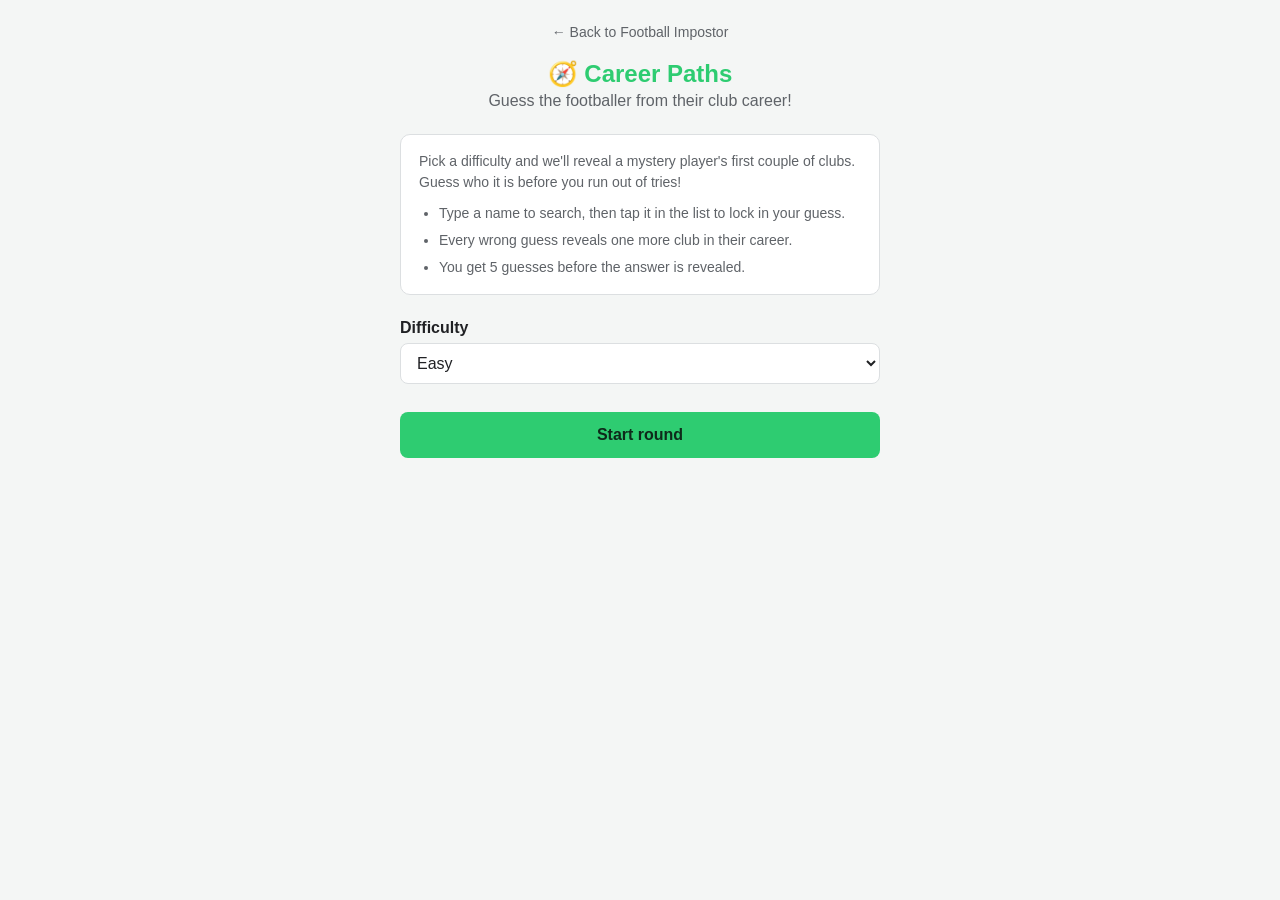
==== career-paths.html @ 186da909 "increase playeer pool" ====
<!DOCTYPE html>
<html lang="en">
<head>
  <meta charset="UTF-8" />
  <meta name="viewport" content="width=device-width, initial-scale=1.0, maximum-scale=1.0" />
  <title>Career Paths</title>
  <link rel="stylesheet" href="styles.css" />
</head>
<body>

  <main id="app">
    <a href="index.html" class="back-link">&larr; Back to Football Impostor</a>

    <!-- SCREEN 1: pick a difficulty and start a round -->
    <section id="start-screen" class="screen">
      <h1>&#129517; Career Paths</h1>
      <p class="subtitle">Guess the footballer from their club career!</p>

      <div class="rules-box">
        <p>Pick a difficulty and we'll reveal a mystery player's first couple
          of clubs. Guess who it is before you run out of tries!</p>
        <ul>
          <li>Type a name to search, then tap it in the list to lock in your guess.</li>
          <li>Every wrong guess reveals one more club in their career.</li>
          <li>You get 5 guesses before the answer is revealed.</li>
        </ul>
      </div>

      <div class="field">
        <label for="difficulty-select">Difficulty</label>
        <select id="difficulty-select">
          <option value="easy">Easy</option>
          <option value="medium">Medium</option>
          <option value="hard">Hard</option>
        </select>
      </div>

      <button id="start-round-btn" class="primary-btn">Start round</button>
      <p id="start-message" class="start-message"></p>
    </section>

    <!-- SCREEN 2: the guessing round itself -->
    <section id="game-screen" class="screen hidden">
      <div class="card">
        <p id="difficulty-label" class="pass-prompt"></p>

        <!-- alt text + onerror (set in JS) make sure a broken photo URL
             never shows an ugly broken-image icon -->
        <img id="player-photo" class="player-photo blurred" alt="Mystery player" />

        <ul id="career-list" class="career-list"></ul>

        <div class="guess-wrap">
          <input
            type="text"
            id="guess-input"
            placeholder="Type a player name..."
            autocomplete="off"
          />
          <div id="guess-dropdown" class="guess-dropdown hidden"></div>
        </div>

        <p id="guesses-left" class="guesses-left"></p>
        <p id="feedback-message" class="feedback-message"></p>

        <div id="answer-box" class="answer-display hidden">
          <p>The answer was: <strong id="answer-name"></strong></p>
        </div>

        <button id="give-up-btn" class="secondary-btn">Give up</button>
        <button id="new-round-btn" class="secondary-btn">New round</button>
      </div>
    </section>
  </main>

  <!-- careerPlayers.js is a plain script that just declares a global
       `careerPlayers` variable (the answer pool). careerPaths.js is loaded
       as a module (like the impostor game's main.js) so it can import the
       read-only search-name list from data.js -- see the comment at the top
       of careerPaths.js for why there are two separate lists. -->
  <script src="js/careerPlayers.js"></script>
  <script type="module" src="js/careerPaths.js"></script>
</body>
</html>
---- styles.css ----
/* styles.css — simple, clean, mobile-friendly styling */

:root {
  --green: #1e8e3e;
  --green-dark: #166a2d;
  --red: #d93025;
  --bg: #f4f6f5;
  --card-bg: #ffffff;
  --text: #202124;
  --muted: #5f6368;
  --border: #dcdfe1;

  /* Single accent color: a football-pitch green, used only for the page
     title and the main action buttons (Start / New round / Give up). */
  --accent: #2ecc71;
  --accent-hover: #27ae60;
  --accent-text: #0e2a1a; /* dark text keeps good contrast on the bright green */
}

* {
  box-sizing: border-box;
}

body {
  margin: 0;
  min-height: 100vh;
  font-family: -apple-system, BlinkMacSystemFont, "Segoe UI", Roboto, Arial, sans-serif;
  background: var(--bg);
  color: var(--text);
  display: flex;
  justify-content: center;
  padding: 24px 16px;
}

#app {
  width: 100%;
  max-width: 480px;
}

h1 {
  text-align: center;
  margin-bottom: 4px;
  color: var(--accent);
}

.subtitle {
  text-align: center;
  color: var(--muted);
  margin-top: 0;
  margin-bottom: 24px;
}

.hidden {
  display: none !important;
}

.rules-box {
  background: var(--card-bg);
  border: 1px solid var(--border);
  border-radius: 10px;
  padding: 16px 18px;
  margin-bottom: 24px;
  color: var(--muted);
  font-size: 14px;
  line-height: 1.5;
}

.rules-box p {
  margin: 0 0 10px;
}

.rules-box ul {
  margin: 0;
  padding-left: 20px;
}

.rules-box li {
  margin-bottom: 6px;
}

.rules-box li:last-child {
  margin-bottom: 0;
}

.field {
  margin-bottom: 20px;
}

.field label {
  display: block;
  font-weight: 600;
  margin-bottom: 6px;
}

select,
input[type="text"] {
  width: 100%;
  padding: 10px 12px;
  font-size: 16px;
  border: 1px solid var(--border);
  border-radius: 8px;
  background: var(--card-bg);
  color: var(--text);
}

.field-hint {
  margin: 0 0 8px;
  font-size: 13px;
  color: var(--muted);
}

#name-inputs input {
  margin-bottom: 8px;
  background-image: url("data:image/svg+xml,%3Csvg xmlns='http://www.w3.org/2000/svg' viewBox='0 0 24 24' fill='none' stroke='%235f6368' stroke-width='2' stroke-linecap='round' stroke-linejoin='round' width='16' height='16'%3E%3Cpath d='M12 20h9'/%3E%3Cpath d='M16.5 3.5a2.12 2.12 0 0 1 3 3L7 19l-4 1 1-4Z'/%3E%3C/svg%3E");
  background-repeat: no-repeat;
  background-position: right 12px center;
  padding-right: 36px;
}

button {
  font-size: 16px;
  font-weight: 600;
  border: none;
  border-radius: 8px;
  padding: 14px 20px;
  cursor: pointer;
  width: 100%;
}

.primary-btn {
  background: var(--green);
  color: white;
  margin-top: 8px;
}

.primary-btn:hover {
  background: var(--green-dark);
}

.secondary-btn {
  background: var(--card-bg);
  color: var(--text);
  border: 1px solid var(--border);
  margin-top: 12px;
}

.secondary-btn:hover {
  background: var(--bg);
}

.card {
  background: var(--card-bg);
  border: 1px solid var(--border);
  border-radius: 12px;
  padding: 28px 20px;
  text-align: center;
  margin-top: 40px;
}

.pass-prompt {
  font-size: 20px;
  font-weight: 600;
  margin-bottom: 20px;
}

.role-display {
  margin-top: 20px;
  padding-top: 20px;
  border-top: 1px solid var(--border);
}

#role-text {
  font-size: 22px;
  font-weight: 700;
  margin-bottom: 20px;
}

.starter-text {
  font-size: 20px;
  font-weight: 700;
  margin-bottom: 12px;
}

.hint {
  color: var(--muted);
  margin-bottom: 20px;
}

.answer-display {
  margin: 20px 0;
  padding: 16px;
  border-radius: 8px;
  background: var(--bg);
}

#answer-text {
  font-weight: 600;
  white-space: pre-line;
}

@media (prefers-color-scheme: dark) {
  :root {
    --bg: #17181a;
    --card-bg: #232527;
    --text: #e8eaed;
    --muted: #9aa0a6;
    --border: #3c4043;
  }
}

/* ---------------------------------------------------------------------
   Career Paths game additions (new page, career-paths.html)
--------------------------------------------------------------------- */

.back-link {
  display: block;
  margin-bottom: 16px;
  text-align: center;
  color: var(--muted);
  text-decoration: none;
  font-size: 14px;
}

.back-link:hover {
  text-decoration: underline;
}

.nav-highlight-link {
  display: block;
  margin-bottom: 16px;
  text-align: center;
  color: var(--green);
  font-weight: 600;
  text-decoration: none;
}

.nav-highlight-link:hover {
  color: var(--green-dark);
  text-decoration: underline;
}

.player-photo {
  display: block;
  width: 160px;
  height: 160px;
  margin: 0 auto 20px;
  border-radius: 50%;
  object-fit: cover;
  background: var(--bg);
  filter: blur(0);
  transition: filter 0.3s ease;
}

.player-photo.blurred {
  filter: blur(20px);
}

.career-list {
  list-style: none;
  margin: 0 0 20px;
  padding: 0;
  text-align: left;
}

.career-list li {
  background: var(--bg);
  border-radius: 8px;
  padding: 10px 14px;
  margin-bottom: 8px;
  font-weight: 600;
}

.guess-wrap {
  position: relative;
  margin-bottom: 8px;
}

.guess-dropdown {
  position: absolute;
  top: 100%;
  left: 0;
  right: 0;
  background: var(--card-bg);
  border: 1px solid var(--border);
  border-top: none;
  border-radius: 0 0 8px 8px;
  max-height: 220px;
  overflow-y: auto;
  z-index: 10;
  text-align: left;
}

.dropdown-item {
  padding: 10px 12px;
  cursor: pointer;
}

.dropdown-item:hover {
  background: var(--bg);
}

.guesses-left {
  color: var(--muted);
  font-size: 14px;
  margin: 4px 0 16px;
}

.feedback-message {
  font-weight: 600;
  min-height: 20px;
  margin: 4px 0 16px;
}

.start-message {
  color: var(--red);
  font-weight: 600;
  text-align: center;
  margin-top: 8px;
}

/* Accent-green main buttons: Start (both pages), New round (both pages),
   Give up (Career Paths). Targeted by ID so other buttons (e.g. "Hide and
   pass", "Reveal impostor(s)") keep their current look. */
#start-game-btn,
#start-round-btn,
#new-round-btn,
#give-up-btn {
  background: var(--accent);
  color: var(--accent-text);
  border: none;
}

#start-game-btn:hover,
#start-round-btn:hover,
#new-round-btn:hover,
#give-up-btn:hover {
  background: var(--accent-hover);
}
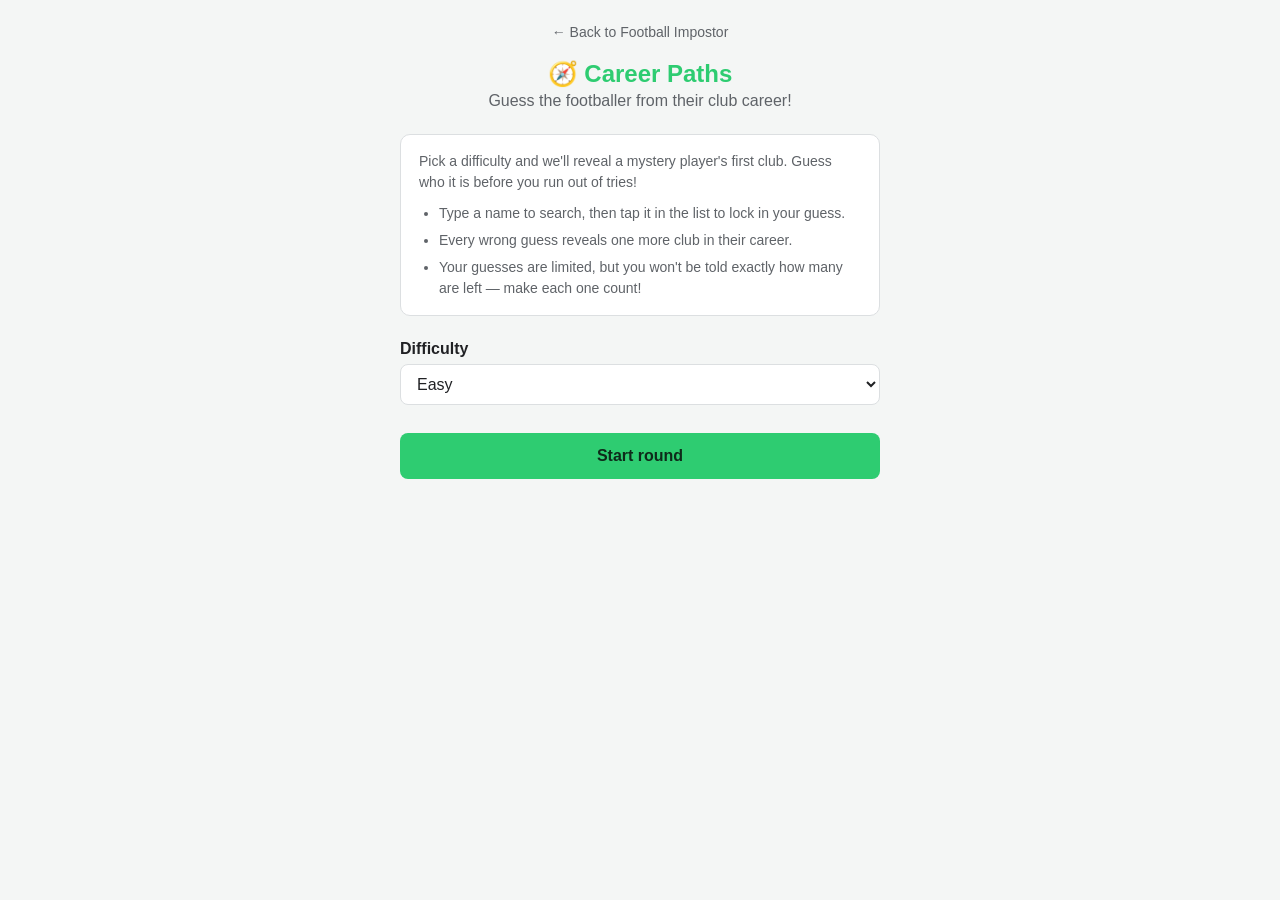
==== commit 89ad7b45: "photo toggle and guess limit change" ====
--- a/career-paths.html
+++ b/career-paths.html
@@ -17,12 +17,12 @@
       <p class="subtitle">Guess the footballer from their club career!</p>
 
       <div class="rules-box">
-        <p>Pick a difficulty and we'll reveal a mystery player's first couple
-          of clubs. Guess who it is before you run out of tries!</p>
+        <p>Pick a difficulty and we'll reveal a mystery player's first club.
+          Guess who it is before you run out of tries!</p>
         <ul>
           <li>Type a name to search, then tap it in the list to lock in your guess.</li>
           <li>Every wrong guess reveals one more club in their career.</li>
-          <li>You get 5 guesses before the answer is revealed.</li>
+          <li>Your guesses are limited, but you won't be told exactly how many are left — make each one count!</li>
         </ul>
       </div>
 
@@ -43,6 +43,12 @@
     <section id="game-screen" class="screen hidden">
       <div class="card">
         <p id="difficulty-label" class="pass-prompt"></p>
+        <p id="cycle-message" class="guesses-left"></p>
+
+        <label class="photo-toggle-label">
+          <input type="checkbox" id="show-photo-toggle" checked />
+          Show photo
+        </label>
 
         <!-- alt text + onerror (set in JS) make sure a broken photo URL
              never shows an ugly broken-image icon -->
@@ -60,7 +66,6 @@
           <div id="guess-dropdown" class="guess-dropdown hidden"></div>
         </div>
 
-        <p id="guesses-left" class="guesses-left"></p>
         <p id="feedback-message" class="feedback-message"></p>
 
         <div id="answer-box" class="answer-display hidden">
@@ -69,6 +74,7 @@
 
         <button id="give-up-btn" class="secondary-btn">Give up</button>
         <button id="new-round-btn" class="secondary-btn">New round</button>
+        <button id="change-difficulty-btn" class="secondary-btn">Change difficulty</button>
       </div>
     </section>
   </main>
--- a/styles.css
+++ b/styles.css
@@ -237,6 +237,17 @@
 .nav-highlight-link:hover {
   color: var(--green-dark);
   text-decoration: underline;
+}
+
+.photo-toggle-label {
+  display: flex;
+  align-items: center;
+  justify-content: center;
+  gap: 6px;
+  margin-bottom: 12px;
+  font-size: 14px;
+  color: var(--muted);
+  cursor: pointer;
 }
 
 .player-photo {
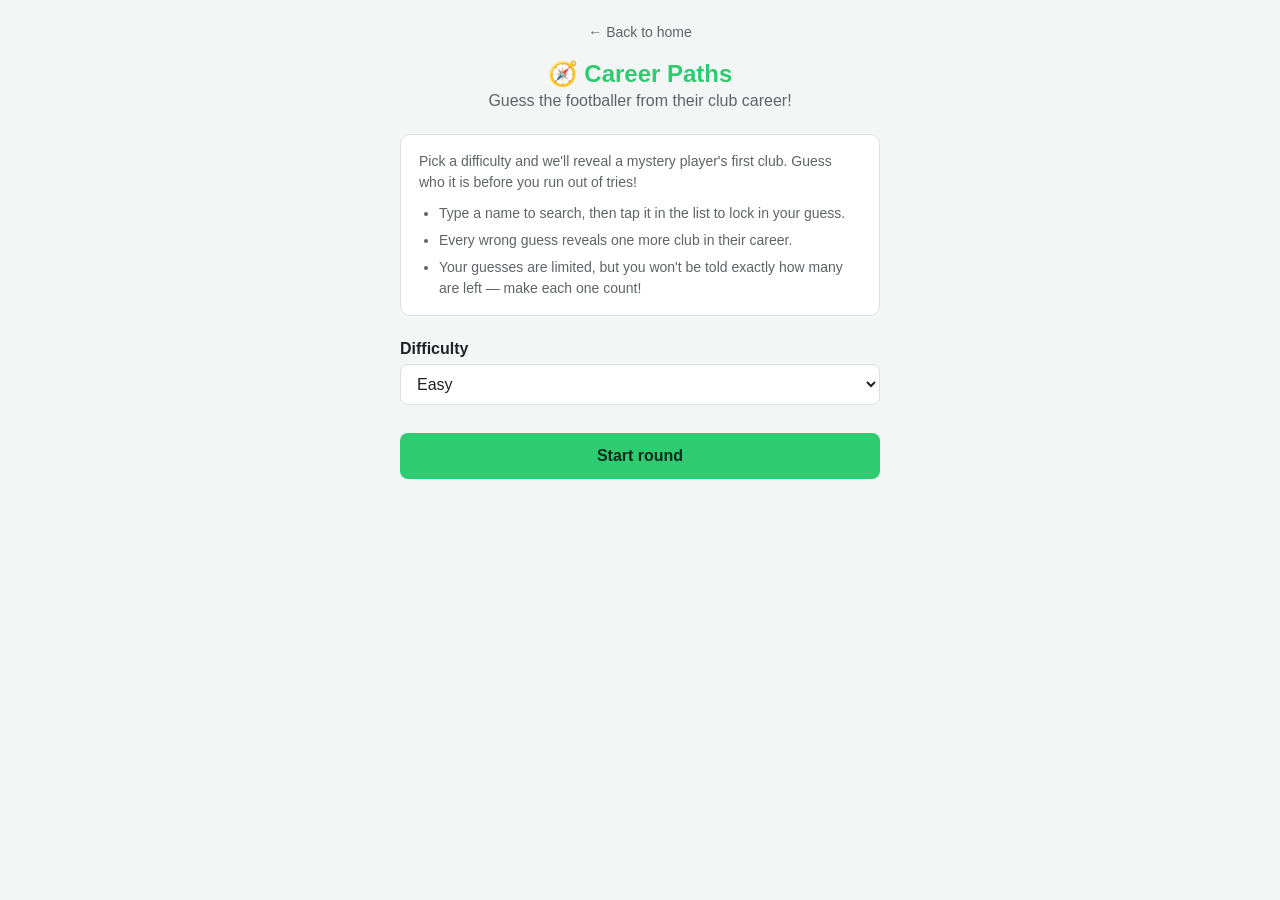
==== commit 9e50eccf: "add a home page" ====
--- a/career-paths.html
+++ b/career-paths.html
@@ -9,7 +9,7 @@
 <body>
 
   <main id="app">
-    <a href="index.html" class="back-link">&larr; Back to Football Impostor</a>
+    <a href="index.html" class="back-link">&larr; Back to home</a>
 
     <!-- SCREEN 1: pick a difficulty and start a round -->
     <section id="start-screen" class="screen">
--- a/styles.css
+++ b/styles.css
@@ -347,3 +347,19 @@
 #give-up-btn:hover {
   background: var(--accent-hover);
 }
+
+/* Makes an <a> look and behave like the existing <button> styles (which are
+   tied to the `button` tag selector) -- used for the home page's "Play"
+   links, which need to be real links, not buttons. */
+.link-btn {
+  display: block;
+  box-sizing: border-box;
+  width: 100%;
+  text-align: center;
+  text-decoration: none;
+  font-size: 16px;
+  font-weight: 600;
+  border-radius: 8px;
+  padding: 14px 20px;
+  cursor: pointer;
+}
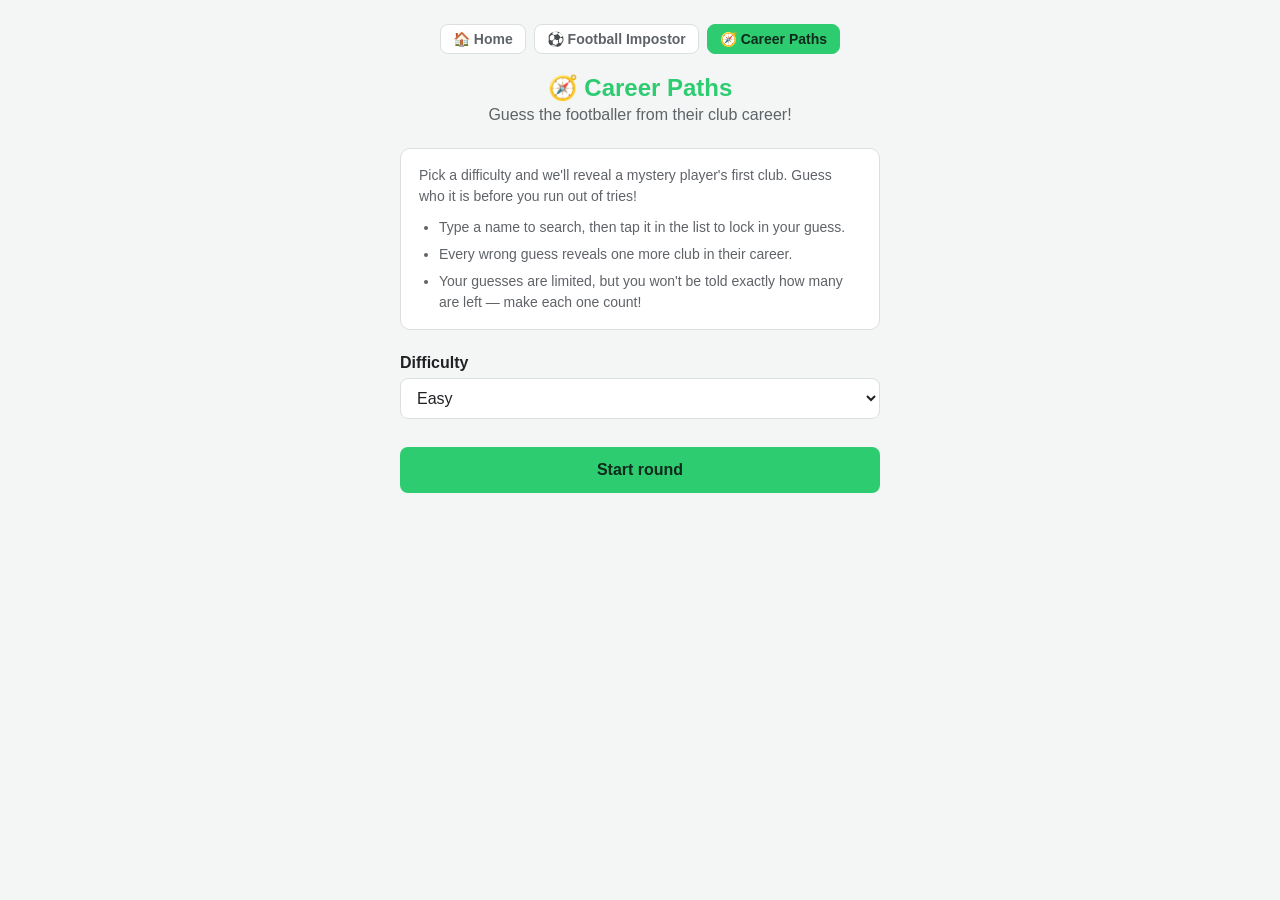
==== commit 6abf1cd8: "add navigation bar" ====
--- a/career-paths.html
+++ b/career-paths.html
@@ -9,7 +9,11 @@
 <body>
 
   <main id="app">
-    <a href="index.html" class="back-link">&larr; Back to home</a>
+    <nav class="game-nav">
+      <a href="index.html">&#127968; Home</a>
+      <a href="impostor.html">&#9917; Football Impostor</a>
+      <a href="career-paths.html" class="active">&#129517; Career Paths</a>
+    </nav>
 
     <!-- SCREEN 1: pick a difficulty and start a round -->
     <section id="start-screen" class="screen">
--- a/styles.css
+++ b/styles.css
@@ -363,3 +363,34 @@
   padding: 14px 20px;
   cursor: pointer;
 }
+
+/* Top nav bar (on the game pages) for jumping between Home / Football
+   Impostor / Career Paths without going back through the home page. */
+.game-nav {
+  display: flex;
+  justify-content: center;
+  flex-wrap: wrap;
+  gap: 8px;
+  margin-bottom: 16px;
+}
+
+.game-nav a {
+  padding: 6px 12px;
+  border-radius: 8px;
+  border: 1px solid var(--border);
+  background: var(--card-bg);
+  color: var(--muted);
+  font-size: 14px;
+  font-weight: 600;
+  text-decoration: none;
+}
+
+.game-nav a:hover {
+  background: var(--bg);
+}
+
+.game-nav a.active {
+  background: var(--accent);
+  border-color: var(--accent);
+  color: var(--accent-text);
+}
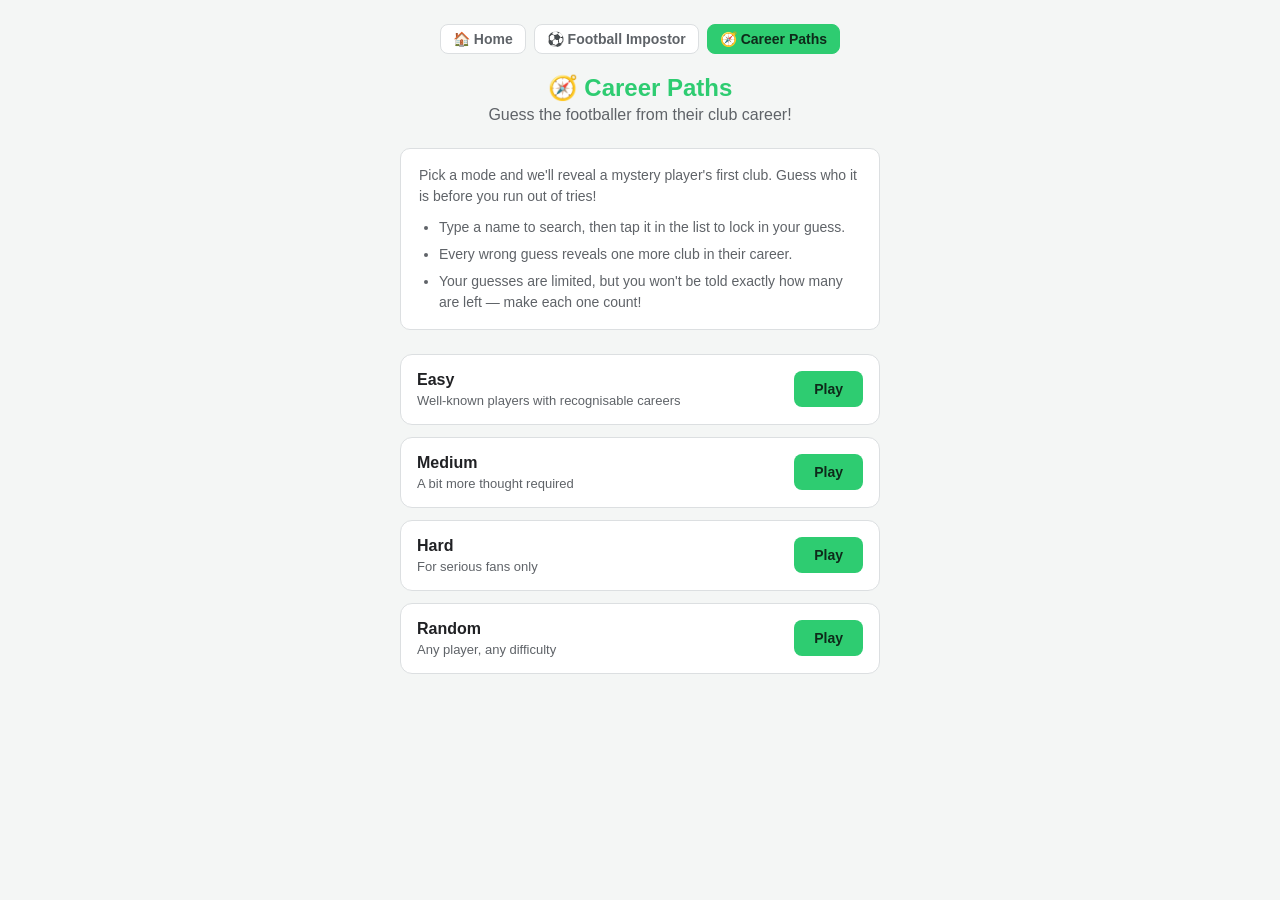
==== commit cd285bfa: "add mode cards" ====
--- a/career-paths.html
+++ b/career-paths.html
@@ -21,7 +21,7 @@
       <p class="subtitle">Guess the footballer from their club career!</p>
 
       <div class="rules-box">
-        <p>Pick a difficulty and we'll reveal a mystery player's first club.
+        <p>Pick a mode and we'll reveal a mystery player's first club.
           Guess who it is before you run out of tries!</p>
         <ul>
           <li>Type a name to search, then tap it in the list to lock in your guess.</li>
@@ -30,17 +30,42 @@
         </ul>
       </div>
 
-      <div class="field">
-        <label for="difficulty-select">Difficulty</label>
-        <select id="difficulty-select">
-          <option value="easy">Easy</option>
-          <option value="medium">Medium</option>
-          <option value="hard">Hard</option>
-        </select>
+      <!-- One row per mode, each with its own "Play" button that starts a
+           round in that mode immediately -- see careerPaths.js for how rows
+           get disabled when a tier has no players yet. -->
+      <div class="mode-list">
+        <div class="mode-row">
+          <div class="mode-row-info">
+            <p class="mode-row-title">Easy</p>
+            <p class="mode-row-desc" id="mode-desc-easy">Well-known players with recognisable careers</p>
+          </div>
+          <button id="play-easy-btn" class="mode-row-play-btn">Play</button>
+        </div>
+
+        <div class="mode-row">
+          <div class="mode-row-info">
+            <p class="mode-row-title">Medium</p>
+            <p class="mode-row-desc" id="mode-desc-medium">A bit more thought required</p>
+          </div>
+          <button id="play-medium-btn" class="mode-row-play-btn">Play</button>
+        </div>
+
+        <div class="mode-row">
+          <div class="mode-row-info">
+            <p class="mode-row-title">Hard</p>
+            <p class="mode-row-desc" id="mode-desc-hard">For serious fans only</p>
+          </div>
+          <button id="play-hard-btn" class="mode-row-play-btn">Play</button>
+        </div>
+
+        <div class="mode-row">
+          <div class="mode-row-info">
+            <p class="mode-row-title">Random</p>
+            <p class="mode-row-desc" id="mode-desc-random">Any player, any difficulty</p>
+          </div>
+          <button id="play-random-btn" class="mode-row-play-btn">Play</button>
+        </div>
       </div>
-
-      <button id="start-round-btn" class="primary-btn">Start round</button>
-      <p id="start-message" class="start-message"></p>
     </section>
 
     <!-- SCREEN 2: the guessing round itself -->
@@ -48,6 +73,16 @@
       <div class="card">
         <p id="difficulty-label" class="pass-prompt"></p>
         <p id="cycle-message" class="guesses-left"></p>
+
+        <!-- Small, unobtrusive stats bar -- see careerPaths.js for how the
+             numbers are tracked and persisted. -->
+        <p id="stats-bar" class="stats-bar">
+          &#128293; Streak: <strong id="current-streak-text">0</strong>
+          &nbsp;&middot;&nbsp;
+          &#127942; Best: <strong id="best-streak-text">0</strong>
+          &nbsp;&middot;&nbsp;
+          <span id="solve-rate-text">0/0 solved</span>
+        </p>
 
         <label class="photo-toggle-label">
           <input type="checkbox" id="show-photo-toggle" checked />
@@ -74,11 +109,14 @@
 
         <div id="answer-box" class="answer-display hidden">
           <p>The answer was: <strong id="answer-name"></strong></p>
+          <p id="solved-in-text" class="solved-in-text"></p>
         </div>
 
         <button id="give-up-btn" class="secondary-btn">Give up</button>
         <button id="new-round-btn" class="secondary-btn">New round</button>
-        <button id="change-difficulty-btn" class="secondary-btn">Change difficulty</button>
+        <button id="change-difficulty-btn" class="secondary-btn">Change mode</button>
+
+        <button id="reset-stats-btn" class="reset-stats-btn">Reset stats</button>
       </div>
     </section>
   </main>
--- a/styles.css
+++ b/styles.css
@@ -54,6 +54,47 @@
   display: none !important;
 }
 
+/* ---------------------------------------------------------------------
+   Screen transitions -- subtle fade-ins, purely visual (no logic here).
+   These rely on a trick that works reliably across browsers: a CSS
+   `animation` on an element automatically replays whenever that element
+   goes from `display: none` back to visible, so just attaching the
+   animation to classes that are already toggled via `.hidden` (see above)
+   is enough -- no JS changes needed for most of this.
+--------------------------------------------------------------------- */
+
+@keyframes fadeIn {
+  from { opacity: 0; }
+  to { opacity: 1; }
+}
+
+@keyframes clubEnter {
+  from { opacity: 0; transform: translateY(6px); }
+  to { opacity: 1; transform: translateY(0); }
+}
+
+.screen {
+  animation: fadeIn 200ms ease-out;
+}
+
+/* Same trick applied to the specific panels that toggle via .hidden within
+   a screen (not the whole screen): the role reveal, the impostor/answer
+   reveal (shared class on both games), and the "tap to see your role"
+   prompt that reappears once per player's turn. Kept fast (200ms) since
+   speed matters more than polish for the role reveal specifically. */
+.role-display,
+.answer-display,
+#reveal-role-btn {
+  animation: fadeIn 200ms ease-out;
+}
+
+/* Only the most-recently-revealed club in the career list gets this class
+   (added in JS, see careerPaths.js) so earlier clubs don't replay the
+   animation every time a new one appears. */
+.career-list li.club-reveal {
+  animation: clubEnter 200ms ease-out;
+}
+
 .rules-box {
   background: var(--card-bg);
   border: 1px solid var(--border);
@@ -333,7 +374,6 @@
    Give up (Career Paths). Targeted by ID so other buttons (e.g. "Hide and
    pass", "Reveal impostor(s)") keep their current look. */
 #start-game-btn,
-#start-round-btn,
 #new-round-btn,
 #give-up-btn {
   background: var(--accent);
@@ -342,7 +382,6 @@
 }
 
 #start-game-btn:hover,
-#start-round-btn:hover,
 #new-round-btn:hover,
 #give-up-btn:hover {
   background: var(--accent-hover);
@@ -394,3 +433,147 @@
   border-color: var(--accent);
   color: var(--accent-text);
 }
+
+/* Respect the user's OS-level motion preference -- turn every animation
+   above into an instant, no-transition change. */
+@media (prefers-reduced-motion: reduce) {
+  .screen,
+  .role-display,
+  .answer-display,
+  #reveal-role-btn,
+  .career-list li.club-reveal {
+    animation: none !important;
+  }
+}
+
+/* ---------------------------------------------------------------------
+   Career Paths stats bar / streak tracking
+--------------------------------------------------------------------- */
+
+.stats-bar {
+  font-size: 13px;
+  color: var(--muted);
+  text-align: center;
+  margin: 0 0 16px;
+}
+
+.stats-bar strong {
+  color: var(--accent);
+}
+
+.solved-in-text {
+  margin: 8px 0 0;
+  font-weight: 600;
+  color: var(--accent);
+}
+
+/* Deliberately small and out of the way -- not a main action, so it
+   shouldn't look like one. Overrides the generic `button` width:100% via
+   normal CSS cascade (same technique .primary-btn/.secondary-btn already use). */
+.reset-stats-btn {
+  display: block;
+  width: auto;
+  margin: 12px auto 0;
+  padding: 6px 10px;
+  font-size: 12px;
+  font-weight: 600;
+  color: var(--muted);
+  background: transparent;
+  border: 1px solid var(--border);
+  border-radius: 6px;
+  cursor: pointer;
+}
+
+.reset-stats-btn:hover {
+  background: var(--bg);
+}
+
+/* ---------------------------------------------------------------------
+   Career Paths mode-select menu (start screen) -- one row per mode,
+   styled like a menu card, each with its own "Play" button.
+--------------------------------------------------------------------- */
+
+.mode-list {
+  display: flex;
+  flex-direction: column;
+  gap: 12px;
+  margin-bottom: 8px;
+}
+
+.mode-row {
+  display: flex;
+  flex-wrap: wrap;
+  align-items: center;
+  justify-content: space-between;
+  gap: 12px;
+  background: var(--card-bg);
+  border: 1px solid var(--border);
+  border-radius: 12px;
+  padding: 16px;
+  text-align: left;
+}
+
+.mode-row-info {
+  flex: 1 1 180px;
+  min-width: 0;
+}
+
+.mode-row-title {
+  margin: 0 0 4px;
+  font-size: 16px;
+  font-weight: 700;
+}
+
+.mode-row-desc {
+  margin: 0;
+  font-size: 13px;
+  color: var(--muted);
+}
+
+.mode-row-desc.not-ready {
+  color: var(--red);
+  font-style: italic;
+}
+
+.mode-row-play-btn {
+  flex: 0 0 auto;
+  width: auto;
+  padding: 10px 20px;
+  font-size: 14px;
+  font-weight: 700;
+  border: none;
+  border-radius: 8px;
+  background: var(--accent);
+  color: var(--accent-text);
+  cursor: pointer;
+}
+
+.mode-row-play-btn:hover:not(:disabled) {
+  background: var(--accent-hover);
+}
+
+.mode-row-play-btn:disabled {
+  background: var(--border);
+  color: var(--muted);
+  cursor: not-allowed;
+}
+
+/* On narrow phones, drop the Play button below the text instead of
+   squeezing everything onto one line. */
+@media (max-width: 420px) {
+  .mode-row {
+    flex-direction: column;
+    align-items: stretch;
+  }
+
+  .mode-row-info {
+    /* Reset the flex-basis used for the side-by-side layout -- in a column
+       layout it would otherwise stretch to fill the row's height, leaving
+       a large gap above the button. */
+    flex: 0 0 auto;
+  }
+
+  .mode-row-play-btn {
+    width: 100%;
+  }
+}
